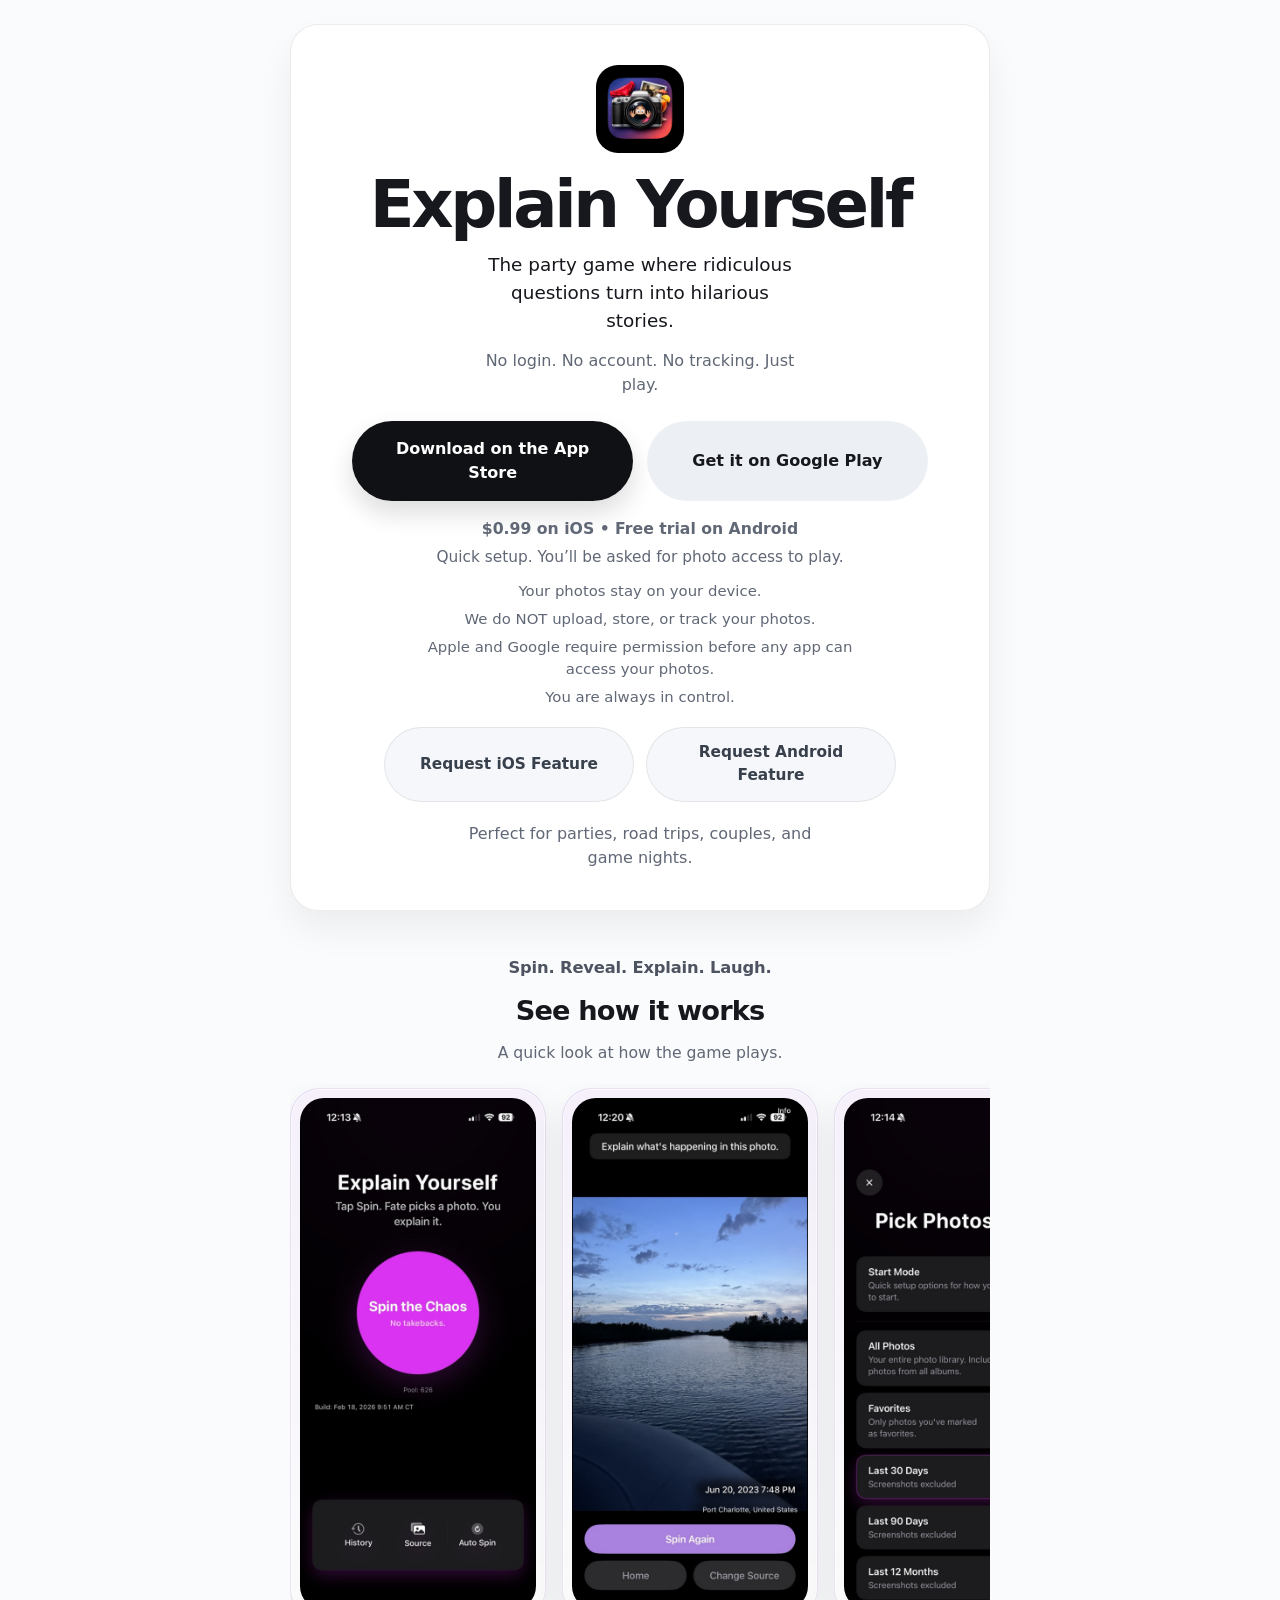
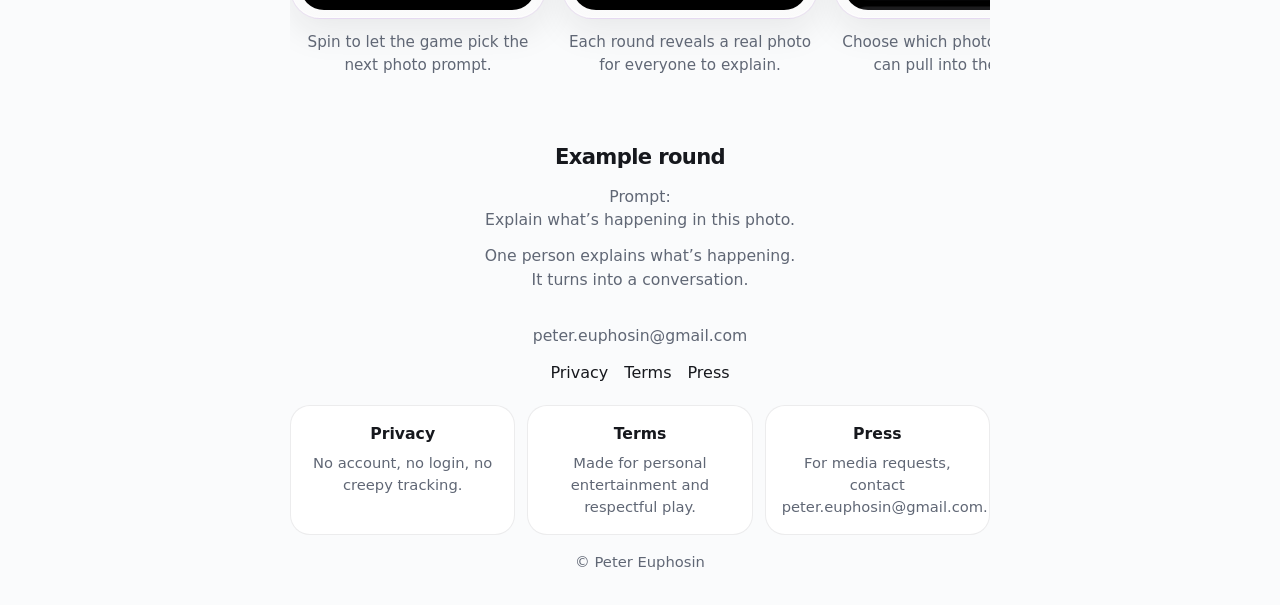
==== index.html @ fb16d5b4 "rename repo and fix example round wording for accuracy" ====
<!doctype html>
<html lang="en">
  <head>
    <meta charset="utf-8">
    <meta name="viewport" content="width=device-width, initial-scale=1">
    <title>Explain Yourself</title>
    <meta
      name="description"
      content="Explain Yourself is the party game where ridiculous questions turn into hilarious stories."
    >
    <link rel="preload" href="images/app-icon.png" as="image">
    <link rel="stylesheet" href="styles.css">
  </head>
  <body>
    <main class="page">
      <section class="main-card">
        <img
          class="app-icon"
          src="images/app-icon.png"
          alt="Explain Yourself app icon"
          width="120"
          height="120"
          loading="eager"
          decoding="sync"
        >

        <h1>Explain Yourself</h1>
        <p class="description">The party game where ridiculous questions turn into hilarious stories.</p>
        <p class="trust">No login. No account. No tracking. Just play.</p>

        <div class="actions" aria-label="Download options">
          <a
            class="button button-primary"
            href="https://apps.apple.com/us/app/explainyourself-game/id6757371086"
            target="_blank"
            rel="noreferrer"
          >Download on the App Store</a>
          <a
            class="button button-secondary"
            href="https://play.google.com/store/apps/details?id=com.petereuphosin.explainyourselfgame"
            target="_blank"
            rel="noreferrer"
          >Get it on Google Play</a>
        </div>

        <p class="pricing">$0.99 on iOS • Free trial on Android</p>
        <p class="setup-note">Quick setup. You’ll be asked for photo access to play.</p>
        <div class="photo-trust" aria-label="Photo privacy clarification">
          <p>Your photos stay on your device.</p>
          <p>We do NOT upload, store, or track your photos.</p>
          <p>Apple and Google require permission before any app can access your photos.</p>
          <p>You are always in control.</p>
        </div>

        <div class="feature-request-actions" aria-label="Feature request options">
          <a
            class="button button-tertiary feature-request-button"
            href="mailto:peter.euphosin@gmail.com"
            id="feature-request-ios"
          >Request iOS Feature</a>
          <a
            class="button button-tertiary feature-request-button"
            href="mailto:peter.euphosin@gmail.com"
            id="feature-request-android"
          >Request Android Feature</a>
        </div>

        <p class="context">Perfect for parties, road trips, couples, and game nights.</p>
      </section>

      <section class="screenshots-section" aria-labelledby="how-it-works-title">
        <div class="section-copy">
          <p class="flow-line">Spin. Reveal. Explain. Laugh.</p>
          <h2 id="how-it-works-title">See how it works</h2>
          <p class="section-subtitle">A quick look at how the game plays.</p>
        </div>

        <div class="screenshots-gallery" aria-label="Gameplay screenshots">
          <figure class="shot-card">
            <div class="shot-frame">
              <img
                src="images/webshots/webshot-spin.png"
                alt="The Explain Yourself home screen with the main spin button."
                width="1080"
                height="2336"
                loading="lazy"
              >
            </div>
            <figcaption>Spin to let the game pick the next photo prompt.</figcaption>
          </figure>

          <figure class="shot-card">
            <div class="shot-frame">
              <img
                src="images/webshots/webshot-reveal.png"
                alt="A gameplay round showing a photo and the prompt to explain what is happening."
                width="1080"
                height="2336"
                loading="lazy"
              >
            </div>
            <figcaption>Each round reveals a real photo for everyone to explain.</figcaption>
          </figure>

          <figure class="shot-card">
            <div class="shot-frame">
              <img
                src="images/webshots/webshot-source-picker.png"
                alt="The photo source picker for choosing where round images come from."
                width="1080"
                height="2336"
                loading="lazy"
              >
            </div>
            <figcaption>Choose which photos the game can pull into the round.</figcaption>
          </figure>

          <figure class="shot-card">
            <div class="shot-frame">
              <img
                src="images/webshots/webshot-auto-spin.png"
                alt="The Auto Spin settings screen for fast-paced group play."
                width="1080"
                height="2336"
                loading="lazy"
              >
            </div>
            <figcaption>Turn on Auto Spin to keep parties moving without pauses.</figcaption>
          </figure>
        </div>

        <div class="example-round" aria-labelledby="example-round-title">
          <h2 id="example-round-title">Example round</h2>
          <p class="example-prompt">Prompt:<br>Explain what’s happening in this photo.</p>
          <p class="example-outcome">One person explains what’s happening.<br>It turns into a conversation.</p>
        </div>
      </section>
    </main>

    <footer class="footer">
      <p class="footer-email"><a href="mailto:peter.euphosin@gmail.com">peter.euphosin@gmail.com</a></p>
      <nav class="footer-links" aria-label="Footer">
        <a href="#privacy">Privacy</a>
        <a href="#terms">Terms</a>
        <a href="#press">Press</a>
      </nav>
      <div class="footer-legal">
        <article id="privacy" class="footer-note">
          <h2>Privacy</h2>
          <p>No account, no login, no creepy tracking.</p>
        </article>
        <article id="terms" class="footer-note">
          <h2>Terms</h2>
          <p>Made for personal entertainment and respectful play.</p>
        </article>
        <article id="press" class="footer-note">
          <h2>Press</h2>
          <p>For media requests, contact peter.euphosin@gmail.com.</p>
        </article>
      </div>
      <p class="copyright">&copy; Peter Euphosin</p>
    </footer>
    <script>
      const featureRequestIos = document.getElementById("feature-request-ios");
      const featureRequestAndroid = document.getElementById("feature-request-android");
      const today = new Date().toISOString().slice(0, 10);
      const iosSubject = `Explain Yourself Game!: iOS Feature Request - ${today}`;
      const iosBody = "Platform: iOS\nName:\nEmail:\n\nFeature Request:\n";
      const androidSubject = `Explain Yourself Game!: Android Feature Request - ${today}`;
      const androidBody = "Platform: Android\nName:\nEmail:\n\nFeature Request:\n";

      featureRequestIos.href =
        `mailto:peter.euphosin@gmail.com?subject=${encodeURIComponent(iosSubject)}&body=${encodeURIComponent(iosBody)}`;

      featureRequestAndroid.href =
        `mailto:peter.euphosin@gmail.com?subject=${encodeURIComponent(androidSubject)}&body=${encodeURIComponent(androidBody)}`;
    </script>
  </body>
</html>
---- styles.css ----
:root {
  color-scheme: light;
  --bg: #fafbfc;
  --surface: #ffffff;
  --text: #16181d;
  --muted: #606775;
  --line: rgba(22, 24, 29, 0.08);
  --shadow: 0 18px 36px rgba(22, 24, 29, 0.06);
  --radius-xl: 28px;
  --radius-lg: 999px;
}

* {
  box-sizing: border-box;
}

html {
  scroll-behavior: smooth;
}

body {
  margin: 0;
  min-width: 320px;
  background: var(--bg);
  color: var(--text);
  font-family:
    -apple-system,
    BlinkMacSystemFont,
    "SF Pro Text",
    "SF Pro Display",
    "Segoe UI",
    system-ui,
    sans-serif;
  line-height: 1.5;
}

img {
  display: block;
  max-width: 100%;
}

a {
  color: inherit;
}

h1,
h2,
p {
  margin: 0;
}

.page,
.footer {
  width: min(100% - 1.5rem, 700px);
  margin: 0 auto;
}

.page {
  padding: 1.25rem 0 2rem;
}

.main-card {
  display: grid;
  justify-items: center;
  text-align: center;
  gap: 0;
  padding: 2rem 1.25rem;
  border: 1px solid var(--line);
  border-radius: var(--radius-xl);
  background: var(--surface);
  box-shadow: var(--shadow);
}

.app-icon {
  width: 5.5rem;
  height: 5.5rem;
  margin-bottom: 1.25rem;
  border-radius: 22px;
}

h1 {
  font-size: clamp(2.6rem, 11vw, 4.1rem);
  line-height: 0.95;
  letter-spacing: -0.05em;
}

.description {
  max-width: 20rem;
  margin-top: 1rem;
  font-size: 1.15rem;
}

.trust,
.pricing,
.setup-note,
.context,
.footer-email,
.footer-note p,
.copyright {
  color: var(--muted);
}

.trust {
  max-width: 20rem;
  margin-top: 0.9rem;
  font-size: 1rem;
}

.actions {
  display: grid;
  gap: 0.85rem;
  width: 100%;
  margin-top: 1.5rem;
}

.button {
  display: inline-flex;
  align-items: center;
  justify-content: center;
  min-height: 3.9rem;
  padding: 1rem 1.4rem;
  border-radius: var(--radius-lg);
  text-align: center;
  text-decoration: none;
  font-size: 1rem;
  font-weight: 700;
  transition: transform 140ms ease, box-shadow 140ms ease;
}

.button:hover,
.button:focus-visible {
  transform: translateY(-1px);
}

.button-primary {
  background: #101114;
  color: #ffffff;
  box-shadow: 0 12px 24px rgba(16, 17, 20, 0.14);
}

.button-secondary {
  background: #eceff3;
  color: #16181d;
}

.button-tertiary {
  min-height: 3.25rem;
  padding: 0.85rem 1.25rem;
  border: 1px solid var(--line);
  background: #f5f7fa;
  color: #38404c;
  font-size: 0.96rem;
  font-weight: 600;
  box-shadow: none;
}

.button-tertiary:hover,
.button-tertiary:focus-visible {
  background: #eef2f6;
}

.feature-request-button {
  width: 100%;
}

.pricing {
  margin-top: 1rem;
  font-size: 0.98rem;
  font-weight: 600;
}

.setup-note {
  margin-top: 0.35rem;
  font-size: 0.96rem;
}

.photo-trust {
  max-width: 28rem;
  margin-top: 0.7rem;
  color: var(--muted);
  font-size: 0.93rem;
}

.photo-trust p + p {
  margin-top: 0.35rem;
}

.feature-request-actions {
  display: grid;
  gap: 0.75rem;
  width: 100%;
  margin-top: 1.15rem;
}

.context {
  max-width: 22rem;
  margin-top: 1.25rem;
  font-size: 1rem;
}

.screenshots-section {
  margin-top: 1rem;
  padding: 1.5rem 0 0;
}

.section-copy {
  text-align: center;
}

.flow-line {
  margin-bottom: 0.65rem;
  color: #4d5360;
  font-size: 1.02rem;
  font-weight: 600;
  letter-spacing: -0.01em;
}

.section-copy h2 {
  font-size: 1.45rem;
  letter-spacing: -0.03em;
}

.section-subtitle {
  max-width: 22rem;
  margin: 0.55rem auto 0;
  color: var(--muted);
  font-size: 0.98rem;
}

.screenshots-gallery {
  display: grid;
  grid-auto-flow: column;
  grid-auto-columns: minmax(15.75rem, 78vw);
  gap: 1rem;
  margin-top: 1.25rem;
  padding: 0.25rem 0 0.35rem;
  overflow-x: auto;
  scroll-snap-type: x proximity;
  scrollbar-width: none;
}

.screenshots-gallery::-webkit-scrollbar {
  display: none;
}

.shot-card {
  min-width: 0;
  margin: 0;
  scroll-snap-align: start;
}

.shot-frame {
  overflow: hidden;
  padding: 0.55rem;
  border: 1px solid rgba(112, 52, 167, 0.12);
  border-radius: 30px;
  background:
    linear-gradient(180deg, rgba(129, 68, 201, 0.08), rgba(22, 24, 29, 0.02)),
    var(--surface);
  box-shadow:
    0 14px 34px rgba(22, 24, 29, 0.08),
    0 0 0 1px rgba(255, 255, 255, 0.65) inset;
}

.shot-frame img {
  width: 100%;
  height: auto;
  border-radius: 24px;
  background: #0e0b12;
}

.shot-card figcaption {
  margin-top: 0.75rem;
  padding: 0 0.25rem;
  color: var(--muted);
  font-size: 0.95rem;
  text-align: center;
}

.example-round {
  margin-top: 1.6rem;
  padding: 1.4rem 1rem 0;
  text-align: center;
}

.example-round h2 {
  font-size: 1.32rem;
  letter-spacing: -0.03em;
}

.example-prompt,
.example-outcome {
  max-width: 22rem;
  margin-left: auto;
  margin-right: auto;
  color: var(--muted);
}

.example-prompt {
  margin-top: 0.75rem;
  font-size: 0.98rem;
}

.example-outcome {
  margin-top: 0.8rem;
  font-size: 0.98rem;
}

.footer {
  padding: 0 0 2rem;
  text-align: center;
}

.footer-email {
  font-size: 0.98rem;
}

.footer-email a,
.footer-links a {
  text-decoration: none;
}

.footer-links {
  display: flex;
  flex-wrap: wrap;
  justify-content: center;
  gap: 1rem;
  margin-top: 0.9rem;
}

.footer-links a:hover,
.footer-links a:focus-visible,
.footer-email a:hover,
.footer-email a:focus-visible {
  text-decoration: underline;
}

.footer-legal {
  display: grid;
  gap: 0.75rem;
  margin-top: 1.25rem;
}

.footer-note {
  padding: 1rem;
  border: 1px solid var(--line);
  border-radius: 20px;
  background: #ffffff;
}

.footer-note h2 {
  font-size: 0.98rem;
}

.footer-note p {
  margin-top: 0.35rem;
  font-size: 0.92rem;
}

.copyright {
  margin-top: 1rem;
  font-size: 0.92rem;
}

@media (min-width: 700px) {
  .page {
    padding-top: 1.5rem;
  }

  .main-card {
    padding: 2.5rem 2rem;
  }

  .actions {
    grid-template-columns: repeat(2, minmax(0, 1fr));
    max-width: 36rem;
  }

  .feature-request-button {
    max-width: none;
  }

  .feature-request-actions {
    grid-template-columns: repeat(2, minmax(0, 1fr));
    max-width: 32rem;
  }

  .screenshots-section {
    margin-top: 1.35rem;
    padding-top: 1.5rem;
  }

  .section-copy h2 {
    font-size: 1.7rem;
  }

  .screenshots-gallery {
    grid-auto-columns: minmax(16rem, 1fr);
    padding-bottom: 0.5rem;
  }

  .example-round {
    margin-top: 1.9rem;
    padding-top: 1.6rem;
  }

  .footer-legal {
    grid-template-columns: repeat(3, minmax(0, 1fr));
  }
}
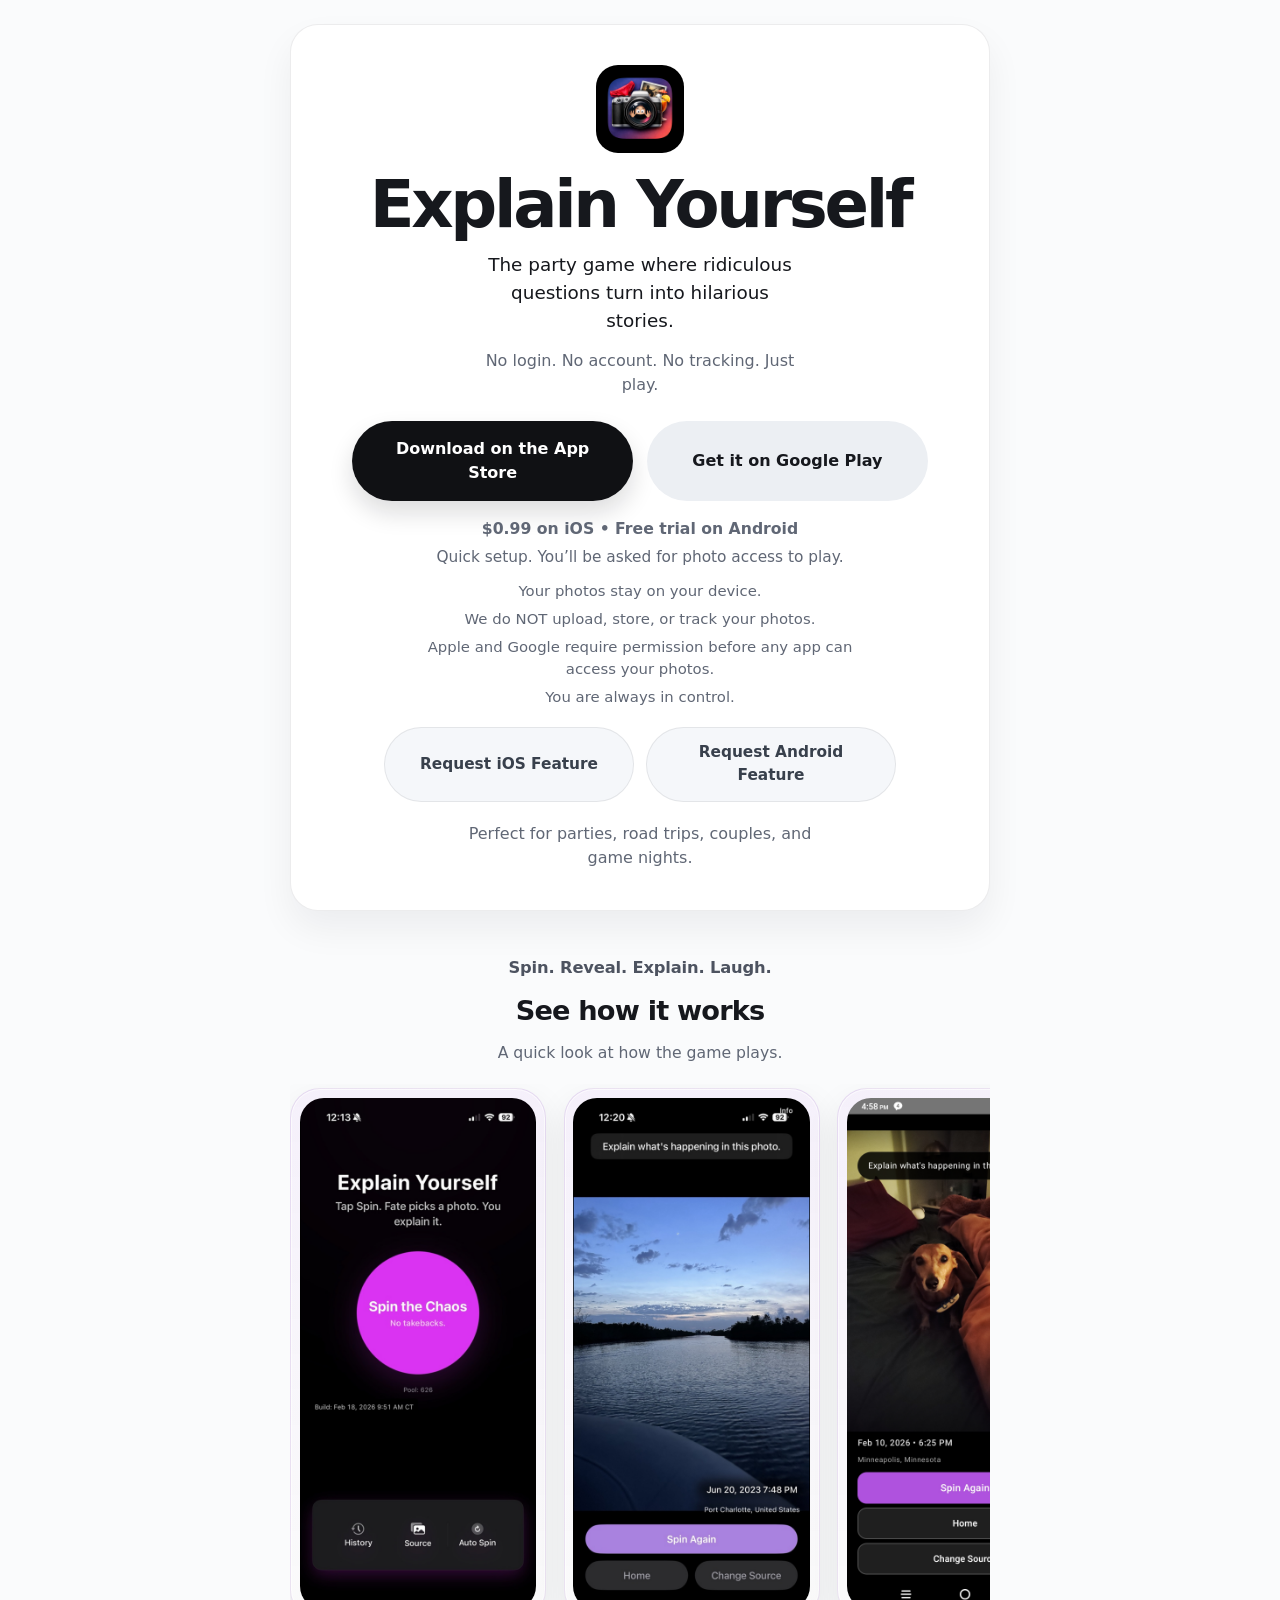
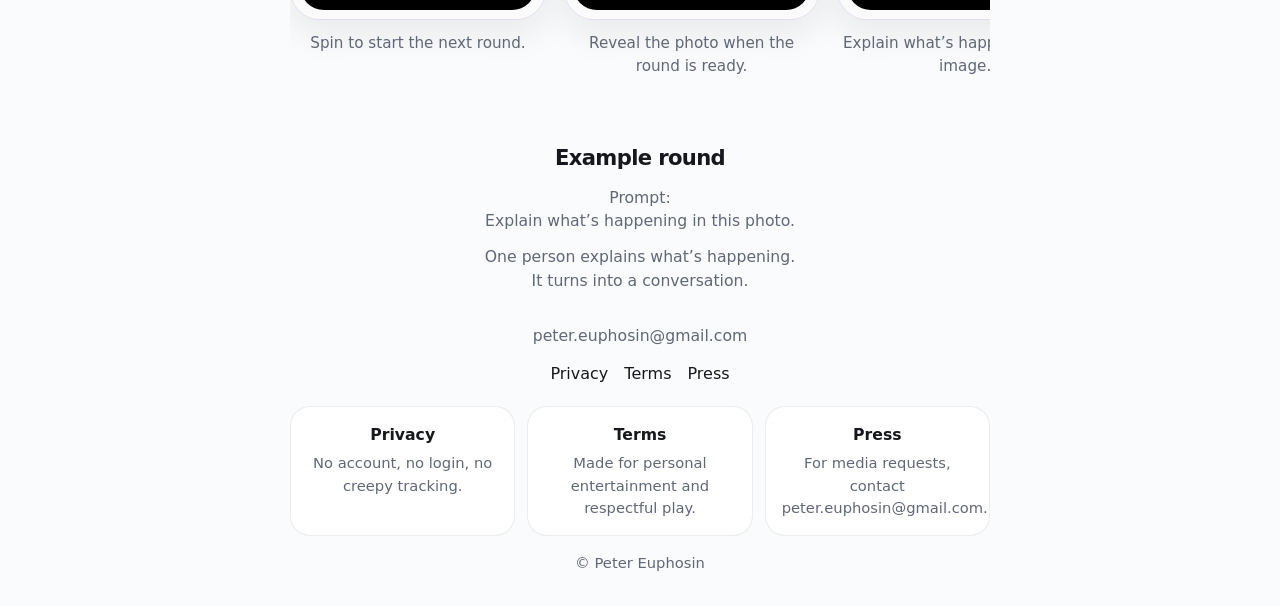
==== commit 40d58514: "expand and normalize website screenshot gallery with newly uploaded original images" ====
--- a/index.html
+++ b/index.html
@@ -82,11 +82,11 @@
                 src="images/webshots/webshot-spin.png"
                 alt="The Explain Yourself home screen with the main spin button."
                 width="1080"
-                height="2336"
+                height="2340"
                 loading="lazy"
               >
             </div>
-            <figcaption>Spin to let the game pick the next photo prompt.</figcaption>
+            <figcaption>Spin to start the next round.</figcaption>
           </figure>
 
           <figure class="shot-card">
@@ -95,11 +95,24 @@
                 src="images/webshots/webshot-reveal.png"
                 alt="A gameplay round showing a photo and the prompt to explain what is happening."
                 width="1080"
-                height="2336"
+                height="2340"
                 loading="lazy"
               >
             </div>
-            <figcaption>Each round reveals a real photo for everyone to explain.</figcaption>
+            <figcaption>Reveal the photo when the round is ready.</figcaption>
+          </figure>
+
+          <figure class="shot-card">
+            <div class="shot-frame">
+              <img
+                src="images/webshots/webshot-dog-round.png"
+                alt="A gameplay round showing a dog photo ready for players to explain."
+                width="1080"
+                height="2340"
+                loading="lazy"
+              >
+            </div>
+            <figcaption>Explain what’s happening in the image.</figcaption>
           </figure>
 
           <figure class="shot-card">
@@ -108,11 +121,11 @@
                 src="images/webshots/webshot-source-picker.png"
                 alt="The photo source picker for choosing where round images come from."
                 width="1080"
-                height="2336"
+                height="2340"
                 loading="lazy"
               >
             </div>
-            <figcaption>Choose which photos the game can pull into the round.</figcaption>
+            <figcaption>Choose which photos the game uses.</figcaption>
           </figure>
 
           <figure class="shot-card">
@@ -121,11 +134,11 @@
                 src="images/webshots/webshot-auto-spin.png"
                 alt="The Auto Spin settings screen for fast-paced group play."
                 width="1080"
-                height="2336"
+                height="2340"
                 loading="lazy"
               >
             </div>
-            <figcaption>Turn on Auto Spin to keep parties moving without pauses.</figcaption>
+            <figcaption>Keep the game moving with Auto Spin.</figcaption>
           </figure>
         </div>
 
--- a/styles.css
+++ b/styles.css
@@ -243,6 +243,13 @@
   display: none;
 }
 
+@media (min-width: 900px) {
+  .screenshots-gallery {
+    grid-auto-columns: minmax(12rem, 13.25rem);
+    gap: 1.1rem;
+  }
+}
+
 .shot-card {
   min-width: 0;
   margin: 0;
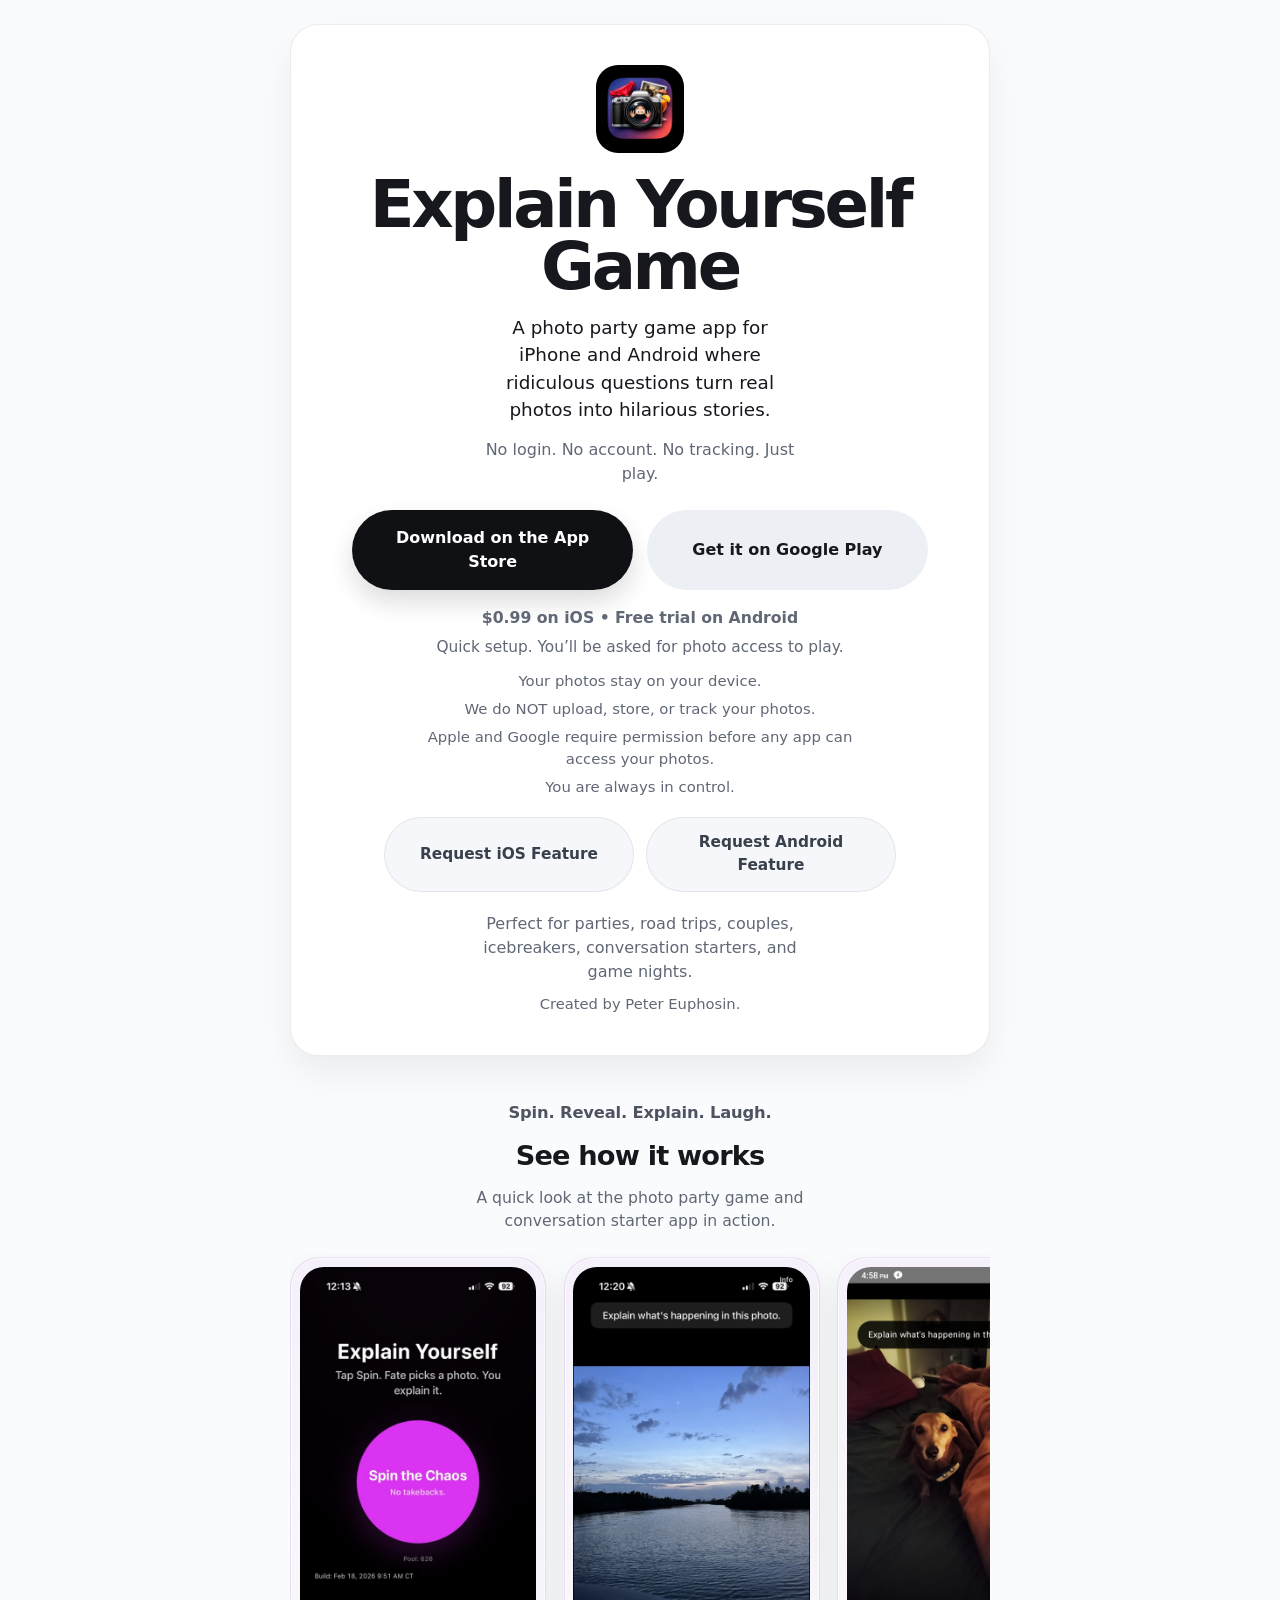
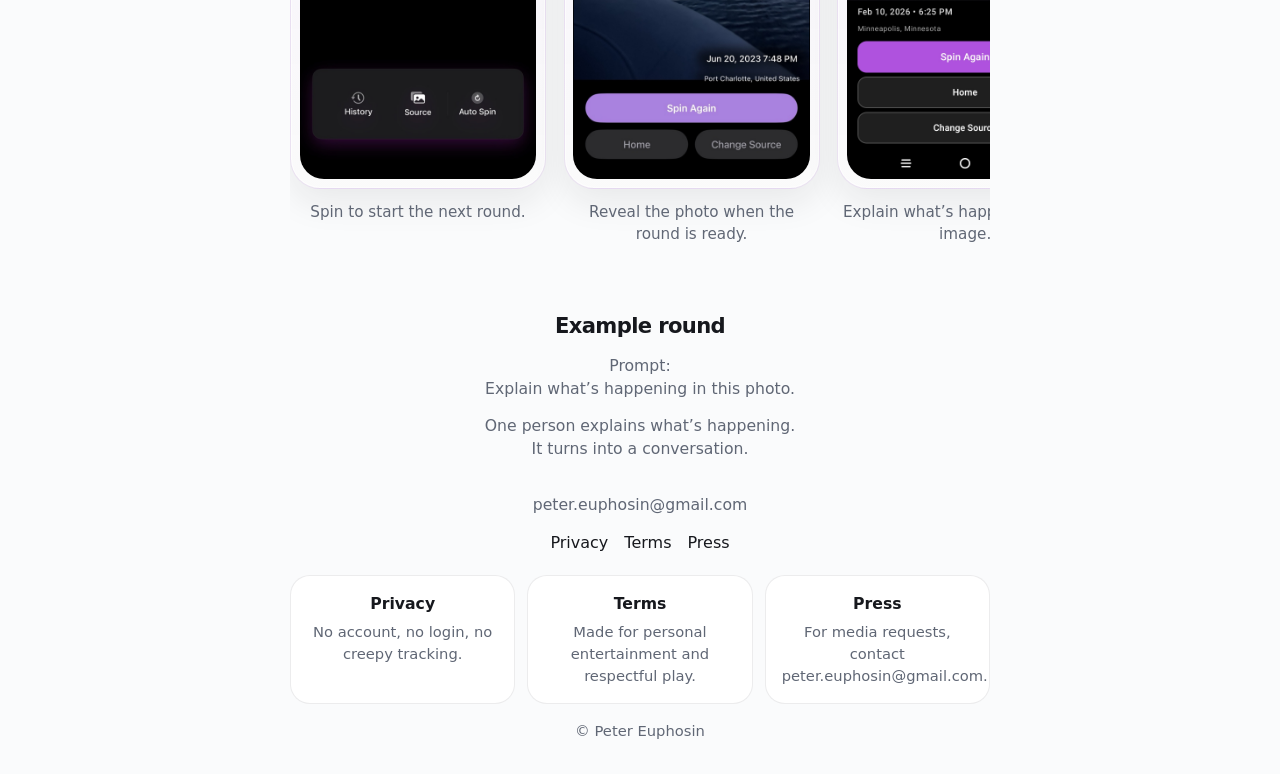
==== commit 89c0a605: "add seo basics, sitemap, structured data, and discovery launch kit for explain yourself game" ====
--- a/index.html
+++ b/index.html
@@ -3,13 +3,68 @@
   <head>
     <meta charset="utf-8">
     <meta name="viewport" content="width=device-width, initial-scale=1">
-    <title>Explain Yourself</title>
+    <title>Explain Yourself Game – Photo Party Game App for iPhone & Android</title>
     <meta
       name="description"
-      content="Explain Yourself is the party game where ridiculous questions turn into hilarious stories."
+      content="Explain Yourself Game is a photo party game app for iPhone and Android. Spin, reveal a real photo, and explain what’s happening. Great for parties, road trips, icebreakers, and conversation."
     >
+    <meta name="author" content="Peter Euphosin">
+    <meta name="robots" content="index,follow">
+    <link rel="canonical" href="https://petereuphosin-dev.github.io/explain-yourself-game-site/">
+    <meta property="og:type" content="website">
+    <meta property="og:site_name" content="Explain Yourself Game">
+    <meta property="og:title" content="Explain Yourself Game – Photo Party Game App for iPhone & Android">
+    <meta property="og:description" content="Explain Yourself Game is a photo party game app for iPhone and Android. Spin, reveal a real photo, and explain what’s happening. Great for parties, road trips, icebreakers, and conversation.">
+    <meta property="og:url" content="https://petereuphosin-dev.github.io/explain-yourself-game-site/">
+    <meta property="og:image" content="https://petereuphosin-dev.github.io/explain-yourself-game-site/images/webshots/webshot-spin.png">
+    <meta property="og:image:alt" content="Explain Yourself Game home screen with the main spin button.">
+    <meta name="twitter:card" content="summary_large_image">
+    <meta name="twitter:title" content="Explain Yourself Game – Photo Party Game App for iPhone & Android">
+    <meta name="twitter:description" content="Explain Yourself Game is a photo party game app for iPhone and Android. Spin, reveal a real photo, and explain what’s happening. Great for parties, road trips, icebreakers, and conversation.">
+    <meta name="twitter:image" content="https://petereuphosin-dev.github.io/explain-yourself-game-site/images/webshots/webshot-spin.png">
+    <meta name="google-site-verification" content="REPLACE_WITH_GOOGLE_SEARCH_CONSOLE_TOKEN">
     <link rel="preload" href="images/app-icon.png" as="image">
     <link rel="stylesheet" href="styles.css">
+    <script type="application/ld+json">
+      {
+        "@context": "https://schema.org",
+        "@type": "MobileApplication",
+        "name": "Explain Yourself Game",
+        "url": "https://petereuphosin-dev.github.io/explain-yourself-game-site/",
+        "image": "https://petereuphosin-dev.github.io/explain-yourself-game-site/images/app-icon.png",
+        "description": "Explain Yourself Game is a photo party game app for iPhone and Android. Spin, reveal a real photo, and explain what’s happening. Great for parties, road trips, icebreakers, and conversation.",
+        "applicationCategory": "GameApplication",
+        "operatingSystem": "iOS, Android",
+        "author": {
+          "@type": "Person",
+          "name": "Peter Euphosin"
+        },
+        "creator": {
+          "@type": "Person",
+          "name": "Peter Euphosin"
+        },
+        "offers": [
+          {
+            "@type": "Offer",
+            "price": "0.99",
+            "priceCurrency": "USD",
+            "url": "https://apps.apple.com/us/app/explainyourself-game/id6757371086",
+            "description": "iPhone app price shown on the website."
+          },
+          {
+            "@type": "Offer",
+            "price": "0",
+            "priceCurrency": "USD",
+            "url": "https://play.google.com/store/apps/details?id=com.petereuphosin.explainyourselfgame",
+            "description": "Android version available with a free trial."
+          }
+        ],
+        "sameAs": [
+          "https://apps.apple.com/us/app/explainyourself-game/id6757371086",
+          "https://play.google.com/store/apps/details?id=com.petereuphosin.explainyourselfgame"
+        ]
+      }
+    </script>
   </head>
   <body>
     <main class="page">
@@ -24,8 +79,8 @@
           decoding="sync"
         >
 
-        <h1>Explain Yourself</h1>
-        <p class="description">The party game where ridiculous questions turn into hilarious stories.</p>
+        <h1>Explain Yourself Game</h1>
+        <p class="description">A photo party game app for iPhone and Android where ridiculous questions turn real photos into hilarious stories.</p>
         <p class="trust">No login. No account. No tracking. Just play.</p>
 
         <div class="actions" aria-label="Download options">
@@ -65,14 +120,15 @@
           >Request Android Feature</a>
         </div>
 
-        <p class="context">Perfect for parties, road trips, couples, and game nights.</p>
+        <p class="context">Perfect for parties, road trips, couples, icebreakers, conversation starters, and game nights.</p>
+        <p class="creator-line">Created by Peter Euphosin.</p>
       </section>
 
       <section class="screenshots-section" aria-labelledby="how-it-works-title">
         <div class="section-copy">
           <p class="flow-line">Spin. Reveal. Explain. Laugh.</p>
           <h2 id="how-it-works-title">See how it works</h2>
-          <p class="section-subtitle">A quick look at how the game plays.</p>
+          <p class="section-subtitle">A quick look at the photo party game and conversation starter app in action.</p>
         </div>
 
         <div class="screenshots-gallery" aria-label="Gameplay screenshots">
--- a/styles.css
+++ b/styles.css
@@ -198,6 +198,12 @@
   font-size: 1rem;
 }
 
+.creator-line {
+  margin-top: 0.55rem;
+  color: var(--muted);
+  font-size: 0.92rem;
+}
+
 .screenshots-section {
   margin-top: 1rem;
   padding: 1.5rem 0 0;
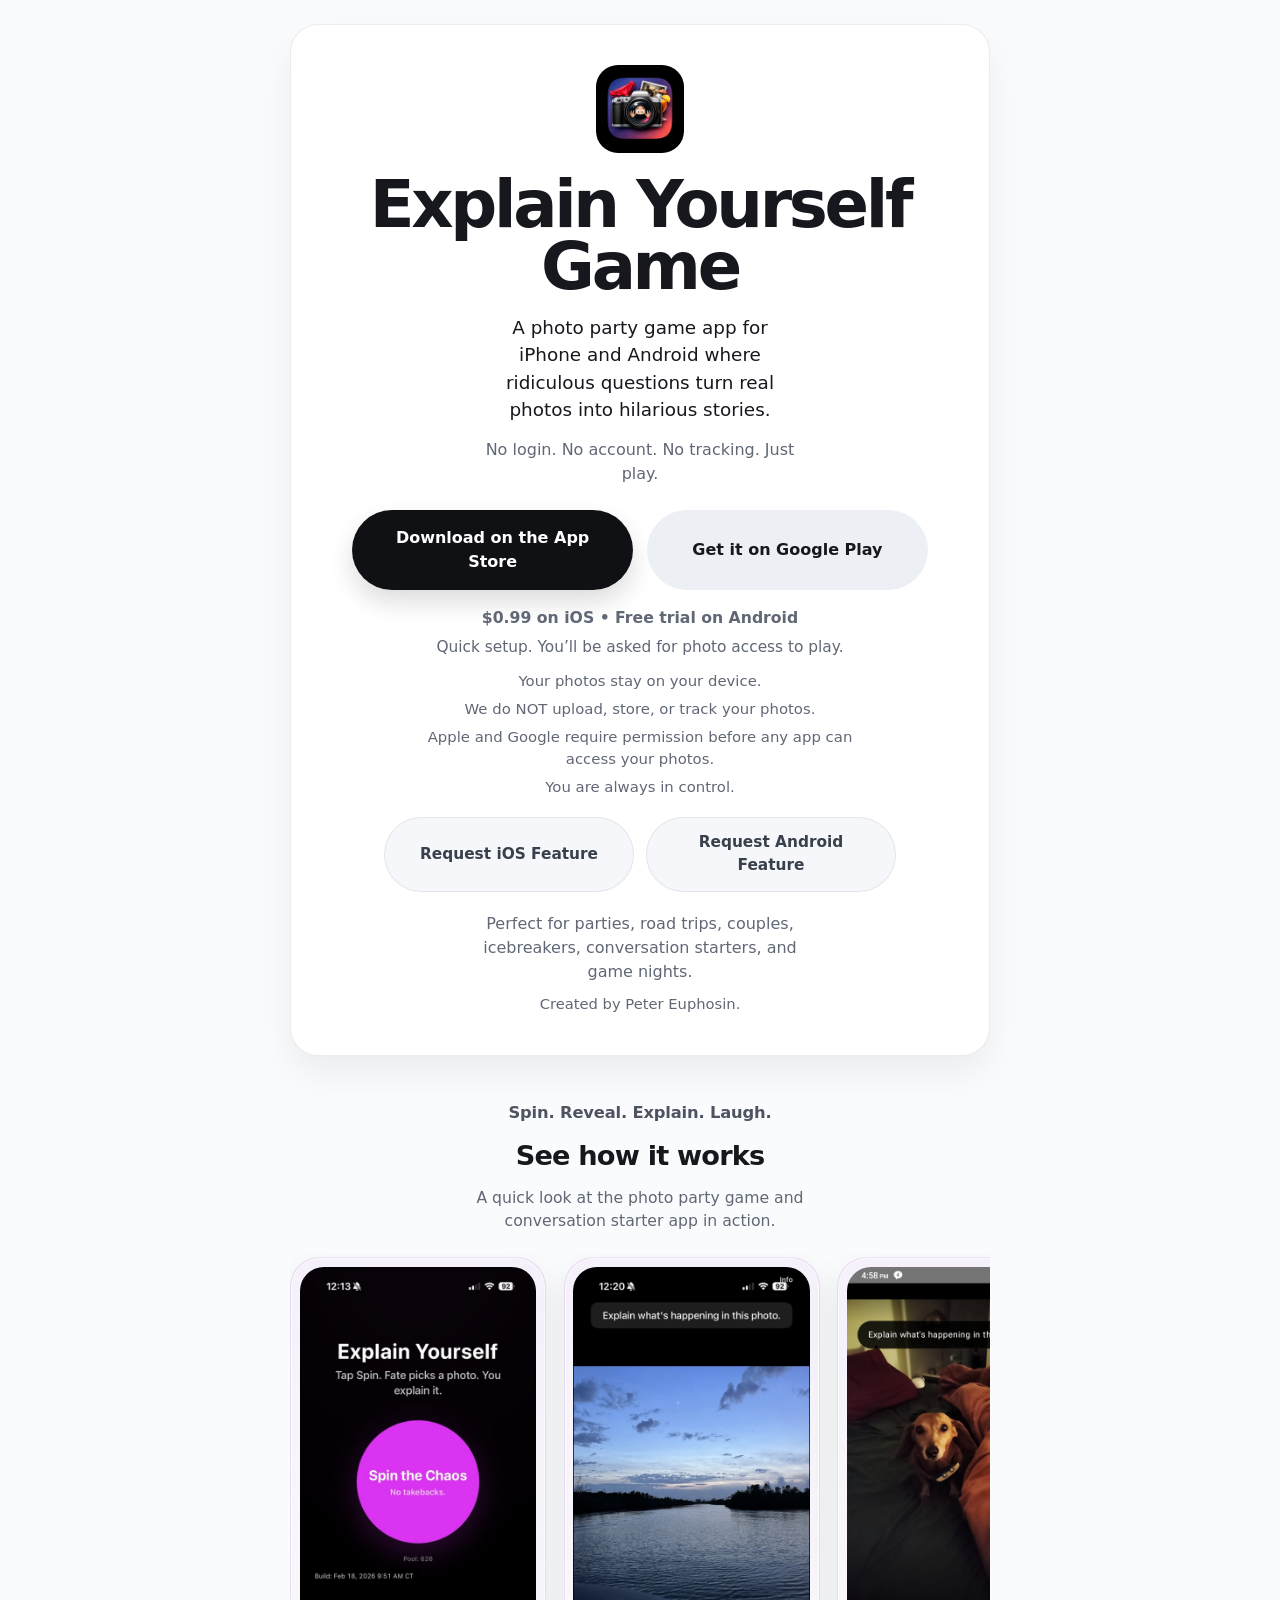
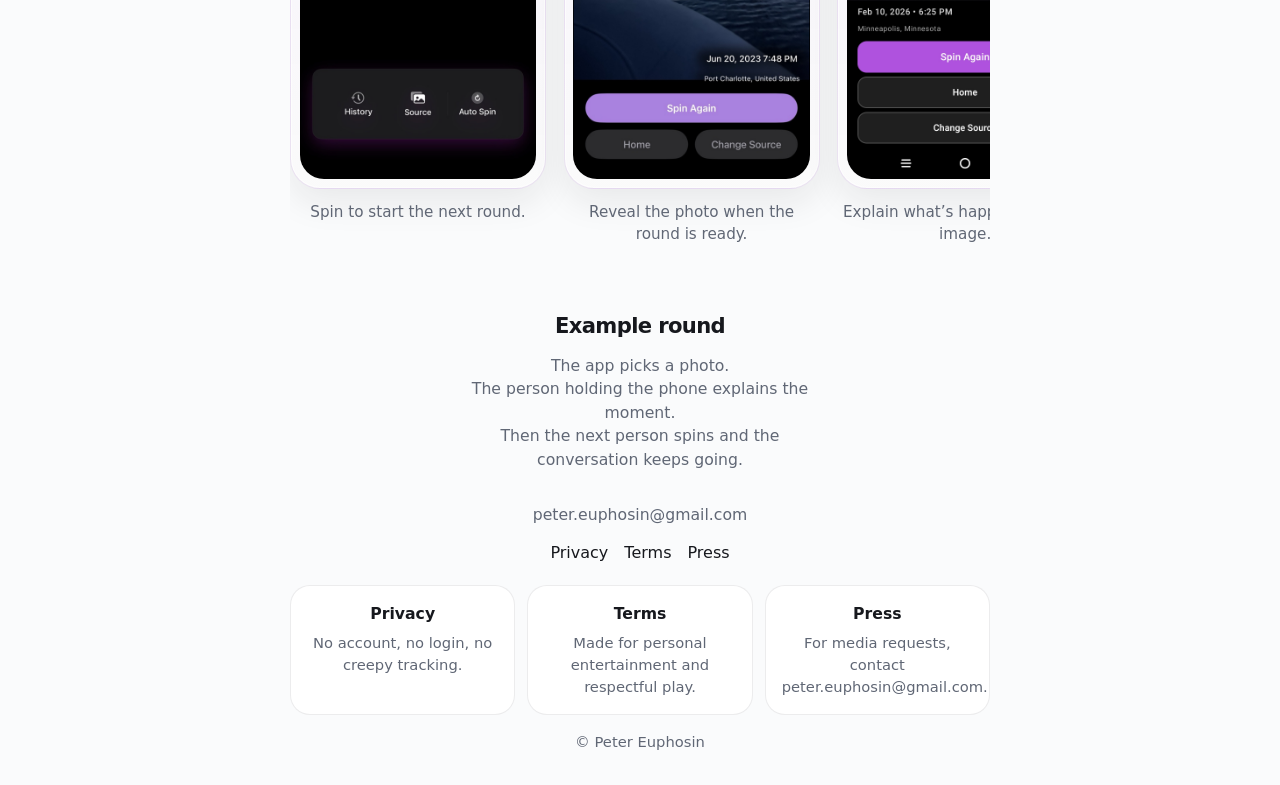
==== commit 37497145: "fix example round copy to reflect actual icebreaker flow" ====
--- a/index.html
+++ b/index.html
@@ -200,8 +200,7 @@
 
         <div class="example-round" aria-labelledby="example-round-title">
           <h2 id="example-round-title">Example round</h2>
-          <p class="example-prompt">Prompt:<br>Explain what’s happening in this photo.</p>
-          <p class="example-outcome">One person explains what’s happening.<br>It turns into a conversation.</p>
+          <p class="example-prompt">The app picks a photo.<br>The person holding the phone explains the moment.<br>Then the next person spins and the conversation keeps going.</p>
         </div>
       </section>
     </main>
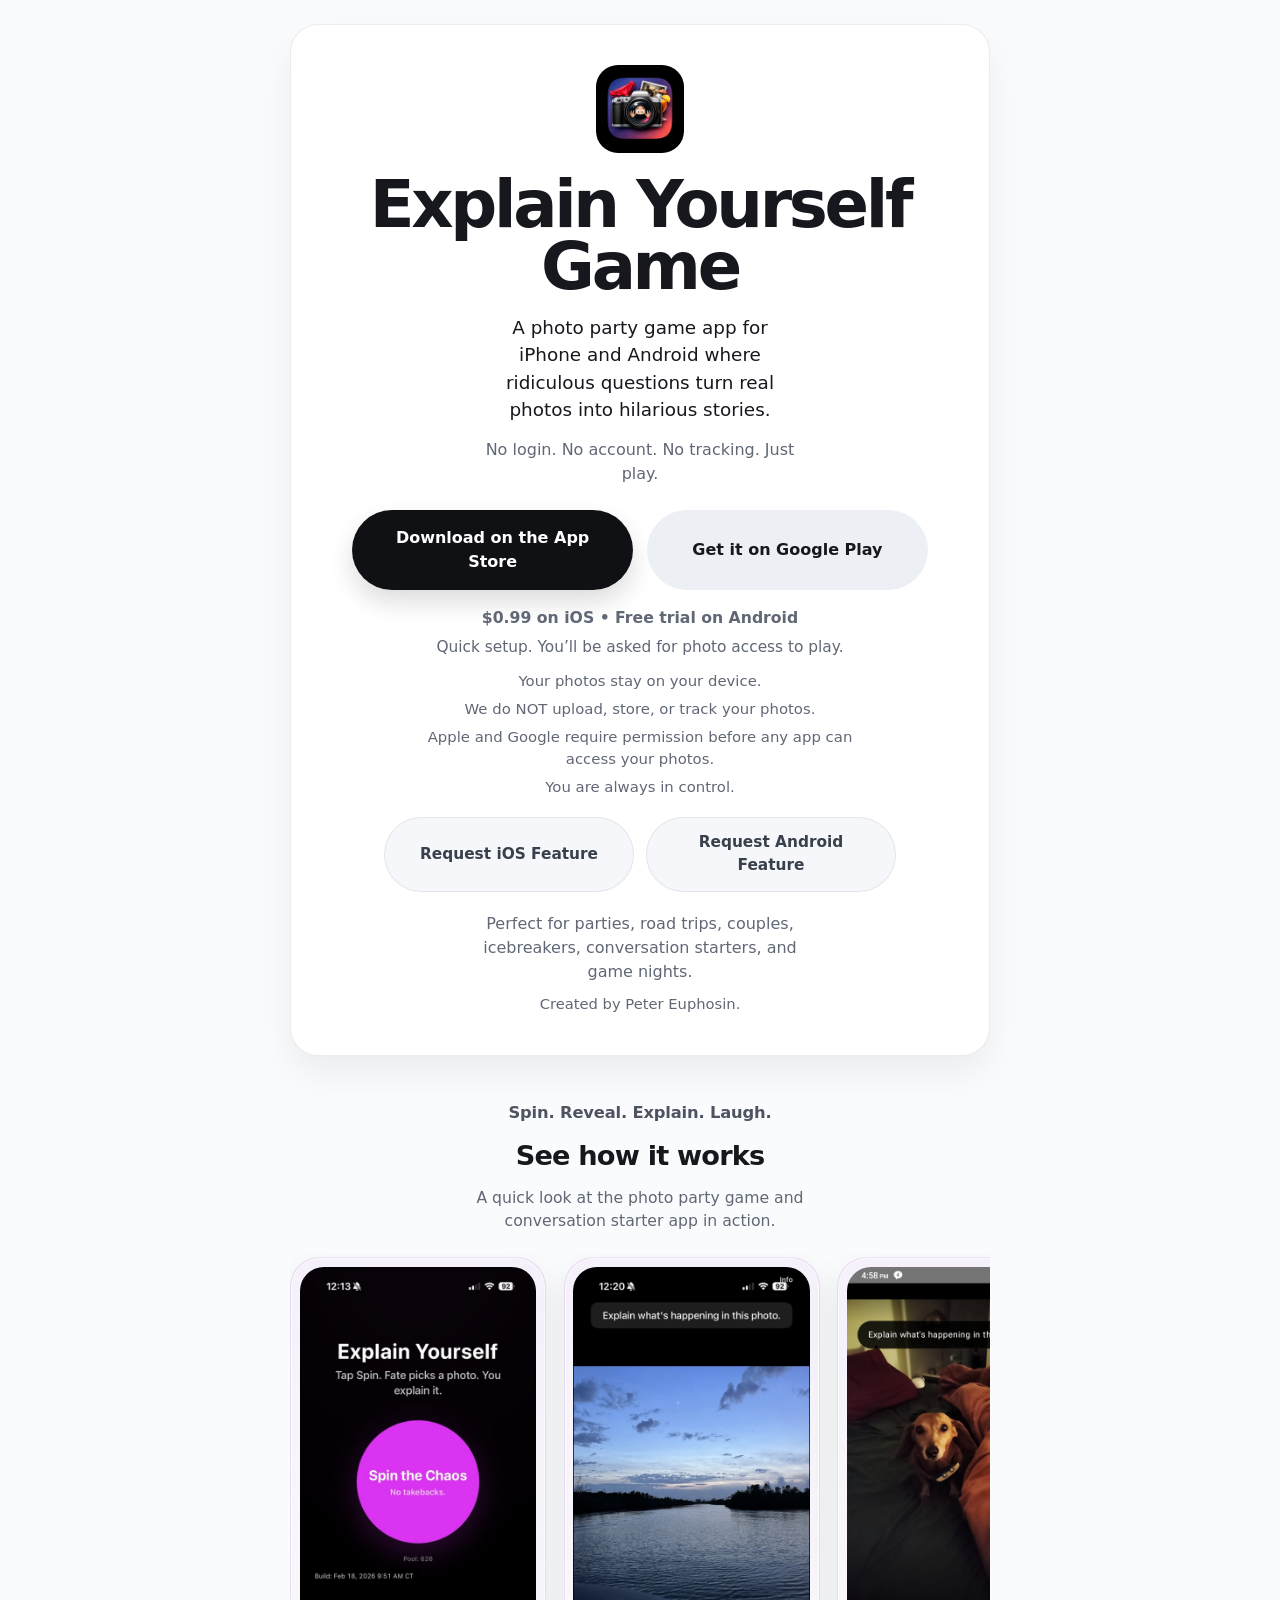
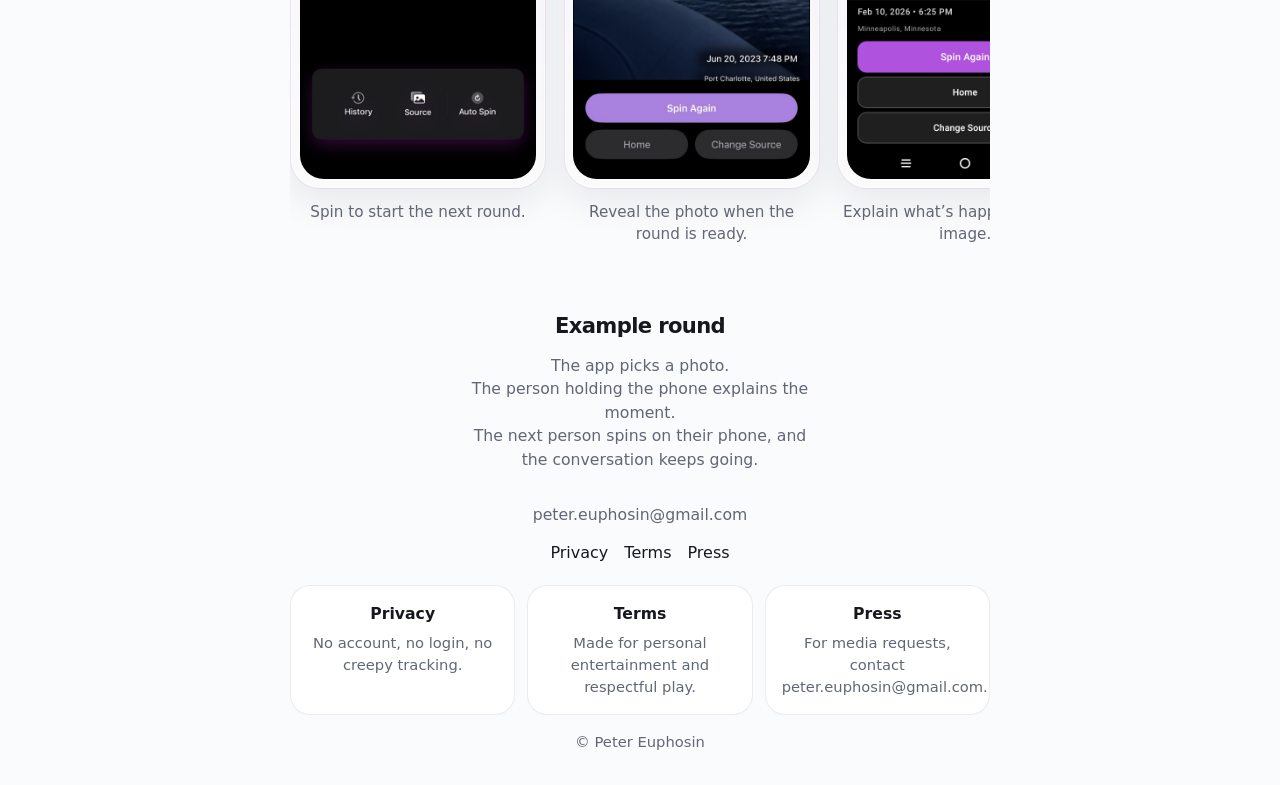
==== commit 3ac055ee: "clarify example round flow to include next person using their phone" ====
--- a/index.html
+++ b/index.html
@@ -200,7 +200,7 @@
 
         <div class="example-round" aria-labelledby="example-round-title">
           <h2 id="example-round-title">Example round</h2>
-          <p class="example-prompt">The app picks a photo.<br>The person holding the phone explains the moment.<br>Then the next person spins and the conversation keeps going.</p>
+          <p class="example-prompt">The app picks a photo.<br>The person holding the phone explains the moment.<br>The next person spins on their phone, and the conversation keeps going.</p>
         </div>
       </section>
     </main>
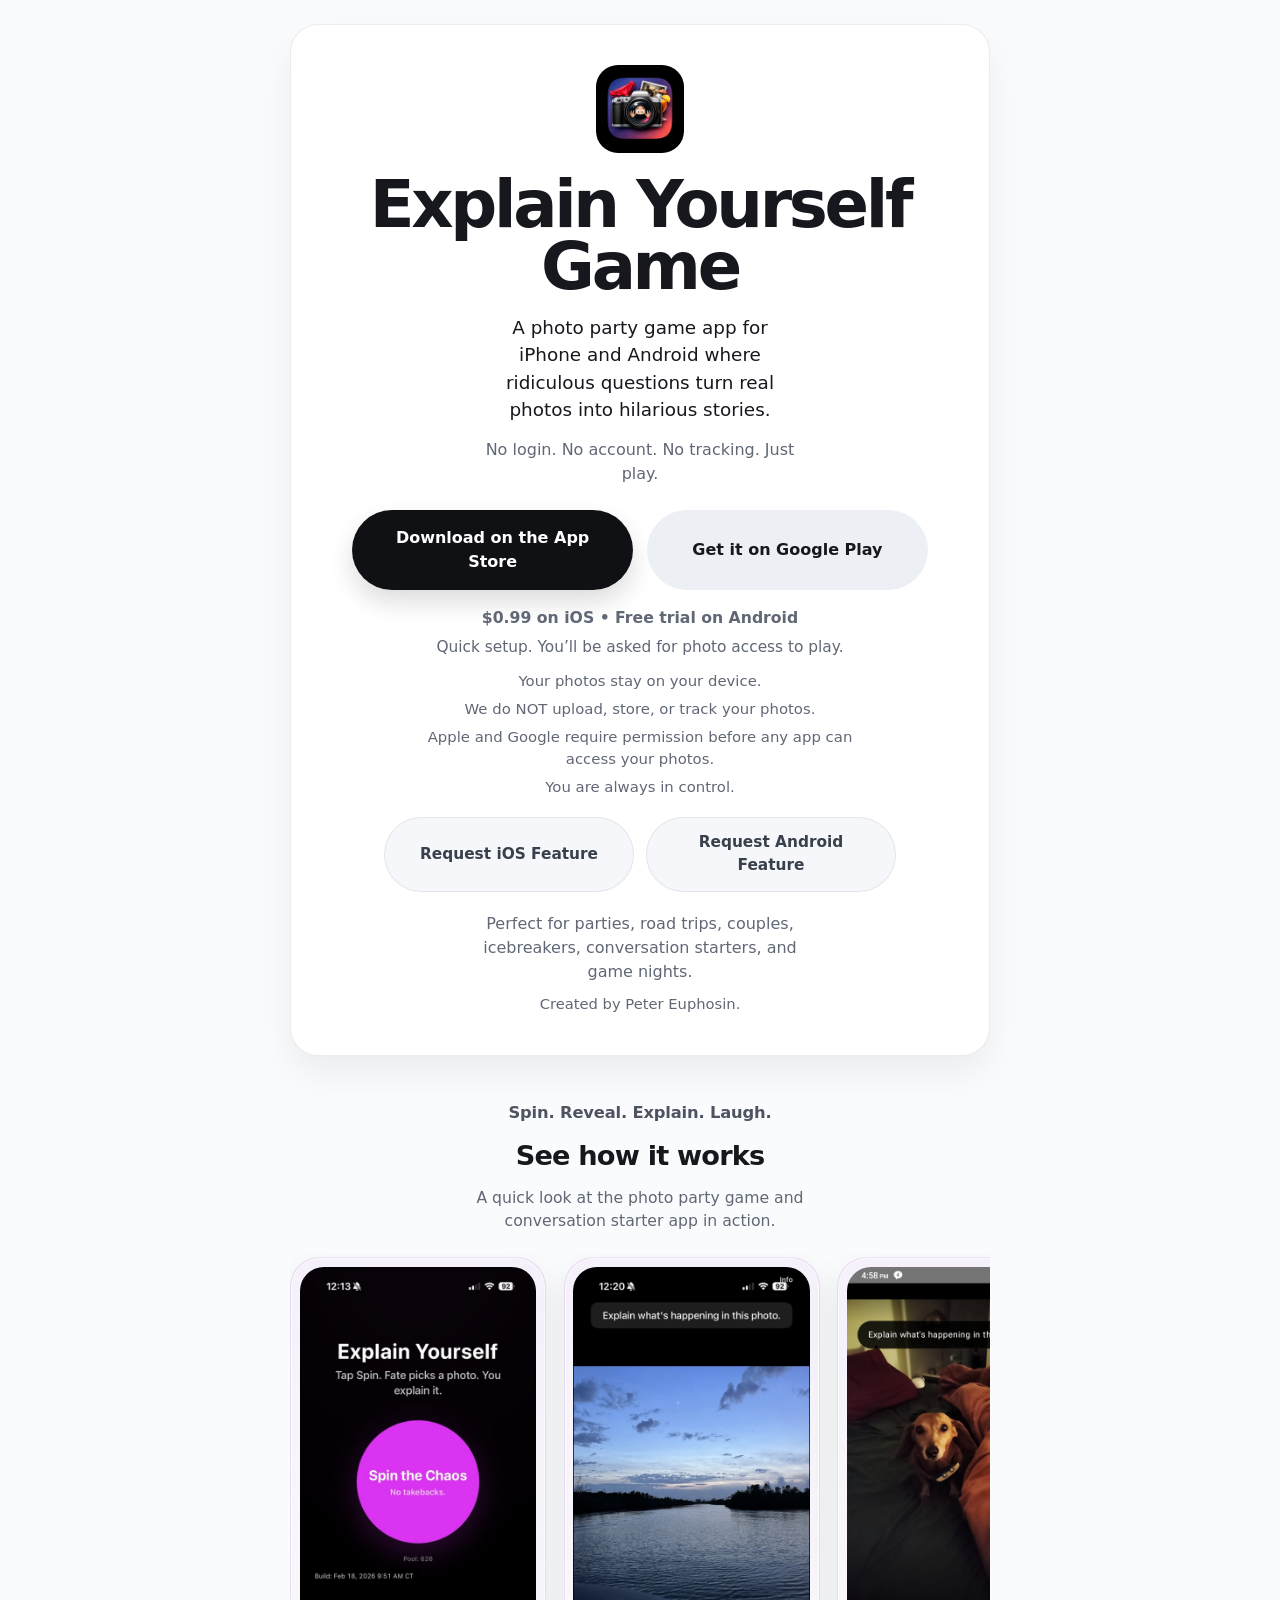
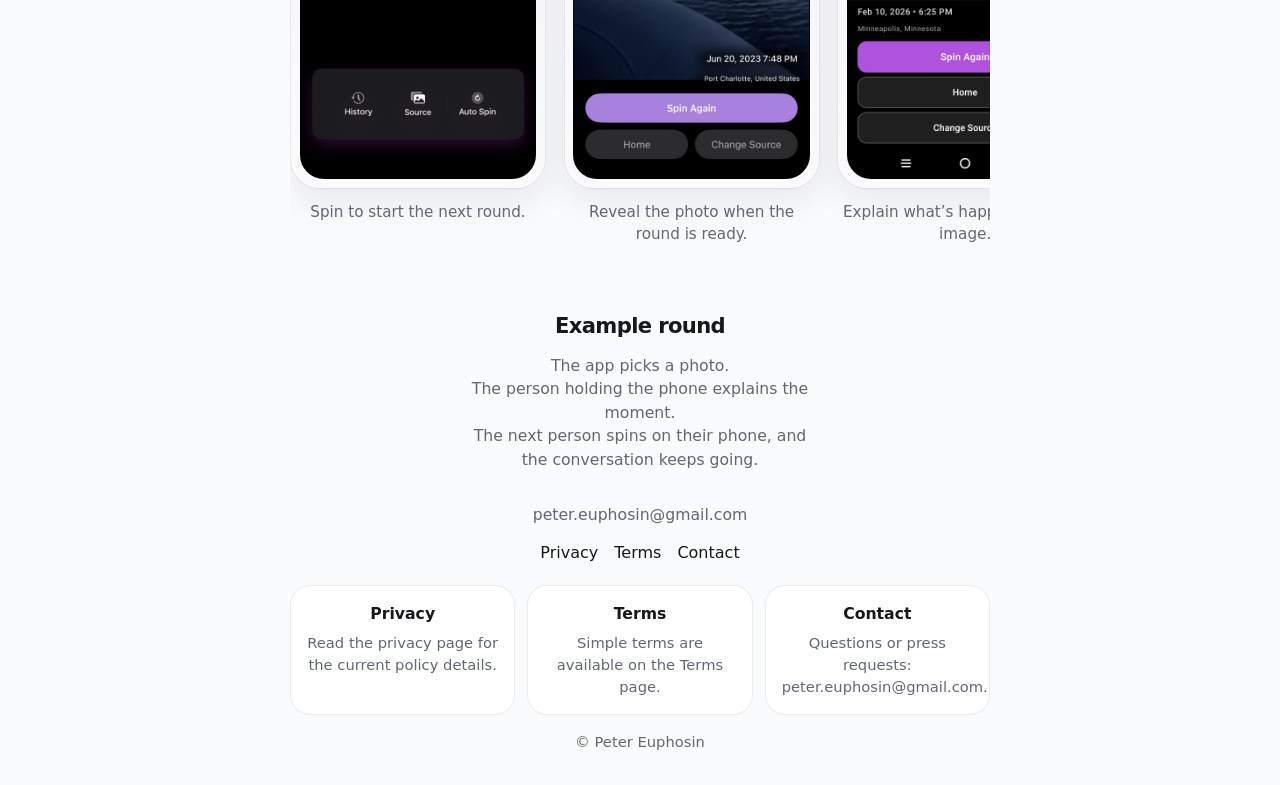
==== commit 618757e4: "fix footer links and add simple terms page" ====
--- a/index.html
+++ b/index.html
@@ -208,22 +208,22 @@
     <footer class="footer">
       <p class="footer-email"><a href="mailto:peter.euphosin@gmail.com">peter.euphosin@gmail.com</a></p>
       <nav class="footer-links" aria-label="Footer">
-        <a href="#privacy">Privacy</a>
-        <a href="#terms">Terms</a>
-        <a href="#press">Press</a>
+        <a href="https://petereuphosin-dev.github.io/explainyourself-privacy/">Privacy</a>
+        <a href="terms.html">Terms</a>
+        <a href="mailto:peter.euphosin@gmail.com">Contact</a>
       </nav>
       <div class="footer-legal">
         <article id="privacy" class="footer-note">
           <h2>Privacy</h2>
-          <p>No account, no login, no creepy tracking.</p>
+          <p>Read the privacy page for the current policy details.</p>
         </article>
         <article id="terms" class="footer-note">
           <h2>Terms</h2>
-          <p>Made for personal entertainment and respectful play.</p>
+          <p>Simple terms are available on the Terms page.</p>
         </article>
-        <article id="press" class="footer-note">
-          <h2>Press</h2>
-          <p>For media requests, contact peter.euphosin@gmail.com.</p>
+        <article id="contact" class="footer-note">
+          <h2>Contact</h2>
+          <p>Questions or press requests: peter.euphosin@gmail.com.</p>
         </article>
       </div>
       <p class="copyright">&copy; Peter Euphosin</p>
